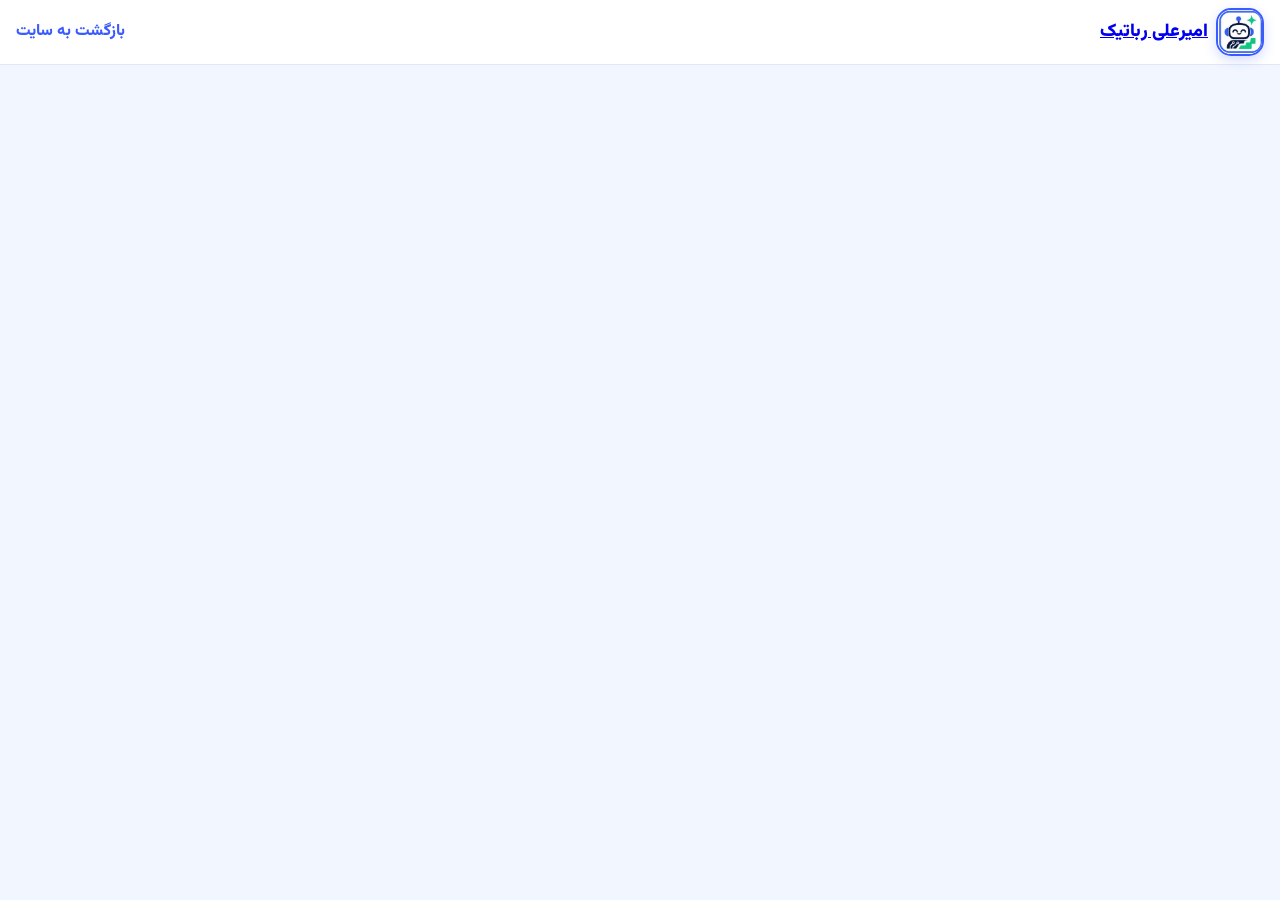
==== admin.html @ ddf07994 "Add secure admin login and learner portal" ====
<!DOCTYPE html>
<html lang="fa" dir="rtl">
<head>
<meta charset="utf-8">
<meta name="viewport" content="width=device-width, initial-scale=1, viewport-fit=cover">
<meta name="robots" content="noindex, nofollow">
<title>پنل مدیریت | امیرعلی رباتیک</title>
<link href="https://fonts.googleapis.com/css2?family=Vazirmatn:wght@400;600;800;900&display=swap" rel="stylesheet">
<link rel="stylesheet" href="style.css">
<link rel="stylesheet" href="admin.css">
</head>
<body class="admin-body">
<header><a class="logo" href="index.html"><img src="logo.jpg" alt="">امیرعلی رباتیک</a><a class="admin-back" href="index.html">بازگشت به سایت</a></header>
<main class="admin-main">
<section class="admin-login" id="loginView">
<div class="admin-mark">🔐</div><span class="chip">دسترسی مدیر</span><h1>ورود به پنل مدیریت</h1><p>شمارهٔ مدیر و رمز عبور را وارد کن.</p>
<form id="adminLogin" novalidate>
<label for="adminPhone">شمارهٔ تلفن</label><input id="adminPhone" name="phone" autocomplete="username" inputmode="tel" dir="ltr" required>
<label for="adminPassword">رمز عبور</label><input id="adminPassword" name="password" type="password" autocomplete="current-password" required>
<p class="admin-error" id="loginError" role="alert"></p><button class="btn" id="loginButton" type="submit">ورود امن</button>
</form><small>ورود از سمت سرور بررسی می‌شود؛ اطلاعات ورود داخل فایل‌های سایت ذخیره نشده است.</small>
</section>
<section class="admin-panel" id="panelView" hidden>
<div class="admin-welcome"><div><span class="chip">پنل مدیریت</span><h1>خوش آمدی</h1><p>از اینجا می‌توانی بخش‌های مدیریتی سایت را پیگیری کنی.</p></div><button class="btn o" id="logoutButton" type="button">خروج امن</button></div>
<div class="grid admin-cards"><article class="card"><div class="ico b">👩‍🎓</div><h2>هنرجویان</h2><p>مدیریت حساب‌ها و دسترسی دوره‌ها</p><span class="admin-status">نیازمند اتصال پایگاه داده</span></article><article class="card"><div class="ico y">🧾</div><h2>سفارش‌ها</h2><p>بررسی پرداخت و فعال‌سازی دوره</p><span class="admin-status">نیازمند درگاه و پایگاه داده</span></article><article class="card"><div class="ico p">📚</div><h2>دوره‌ها و محتوا</h2><p>مدیریت درس‌ها، ویدیوها و تمرین‌ها</p><span class="admin-status">نیازمند API مدیریتی</span></article></div>
<div class="card admin-next"><h2>ورود با موفقیت انجام شد</h2><p>احراز هویت این پنل سمت سرور انجام می‌شود. برای کارکردن مدیریت هنرجوها، سفارش‌ها و دوره‌ها باید API و پایگاه داده نیز به پروژه وصل شوند.</p></div>
</section>
</main>
<script src="admin.js" defer></script>
</body>
</html>
---- style.css ----
:root{--bg:#f2f6ff;--ink:#0d1b3d;--card:#fff;--line:#e0e8f7;--g:#12c47a;--gs:#dcf9ec;--b:#3a5bff;--bs:#e3e9ff;--p:#ff3d8b;--ps:#ffe3ef;--y:#ffc233;--mut:#5d6e8c;--sh:0 8px 24px rgba(40,70,160,.10);--nav:#fff;
box-sizing:border-box;padding-top:env(safe-area-inset-top,0px);padding-bottom:env(safe-area-inset-bottom,0px)}
@media(prefers-color-scheme:dark){:root:not([data-theme="light"]){--bg:#070f24;--ink:#eaf1ff;--card:#0f1d3d;--line:#1f3361;--gs:#0e3a2c;--bs:#16286b;--ps:#4a1830;--mut:#9fb2d4;--sh:0 8px 24px rgba(0,0,0,.35);--nav:#0b1733}}
:root[data-theme="dark"]{--bg:#070f24;--ink:#eaf1ff;--card:#0f1d3d;--line:#1f3361;--gs:#0e3a2c;--bs:#16286b;--ps:#4a1830;--mut:#9fb2d4;--sh:0 8px 24px rgba(0,0,0,.35);--nav:#0b1733}
*{box-sizing:border-box}html{scroll-padding-top:env(safe-area-inset-top,0px)}
body{margin:0;background:var(--bg);color:var(--ink);font-family:Vazirmatn,Tahoma,sans-serif;line-height:1.8}
header{position:sticky;top:0;z-index:6;background:var(--nav);border-bottom:1px solid var(--line);padding:8px 16px;display:flex;align-items:center;gap:10px}
.logo{font-weight:900;font-size:18px;display:flex;align-items:center;gap:8px}
.logo img{width:48px;height:48px;object-fit:cover;border:2px solid var(--b);border-radius:15px;background:#fff;box-shadow:0 4px 12px rgba(58,91,255,.22)}
nav{display:flex;gap:4px;margin-inline-start:auto;overflow-x:auto}
nav button{font:inherit;font-size:14px;border:0;background:none;color:var(--mut);padding:6px 12px;border-radius:99px;cursor:pointer;white-space:nowrap;font-weight:600}
nav button.on{background:var(--ink);color:var(--bg)}
button:focus-visible{outline:3px solid var(--p);outline-offset:2px}
.header-actions{display:flex;align-items:center;gap:8px}
.cart-toggle,.help{position:relative;display:inline-flex;align-items:center;justify-content:center;gap:7px;min-height:42px;border:1px solid var(--line);border-radius:14px;padding:6px 11px;background:var(--card);color:var(--ink);font:inherit;font-size:13px;font-weight:800;cursor:pointer;white-space:nowrap}
.cart-toggle{border-color:var(--bs);background:var(--bs);color:var(--b)}
.cart-toggle>span:first-child{font-size:18px}
.cart-count{min-width:22px;height:22px;display:grid;place-items:center;border-radius:99px;background:var(--b);color:#fff;font-size:12px}
.help{border-color:var(--gs);background:var(--gs);color:#08784c}
.help span:first-child{font-size:20px;line-height:1}
main{max-width:1000px;margin:0 auto;padding:18px 16px 40px}
section{display:none}section.on{display:block}
h1{font-size:clamp(30px,6.5vw,52px);line-height:1.3;margin:0 0 10px;font-weight:900}
h2{font-size:22px;margin:22px 0 10px;font-weight:800}h3{font-size:16px;margin:0 0 4px;font-weight:800}
p{margin:0 0 10px;color:var(--mut)}
.btn{font:inherit;font-weight:800;border:0;border-radius:16px;padding:11px 22px;cursor:pointer;background:var(--g);color:#032816;box-shadow:0 5px 0 rgba(0,0,0,.18);transition:transform .1s,box-shadow .1s}
.btn:active{transform:translateY(4px);box-shadow:0 1px 0 rgba(0,0,0,.18)}
.btn.p{background:var(--p);color:#fff}.btn.o{background:var(--card);color:var(--ink);box-shadow:0 5px 0 var(--line);border:2px solid var(--line)}
.grid{display:grid;gap:14px;grid-template-columns:repeat(auto-fit,minmax(220px,1fr))}
.card{background:var(--card);border-radius:22px;padding:18px;box-shadow:var(--sh);border:1px solid var(--line)}
.ico{width:46px;height:46px;border-radius:15px;display:grid;place-items:center;font-size:24px;margin-bottom:10px;background:var(--gs)}
.ico.b{background:var(--bs)}.ico.p{background:var(--ps)}.ico.y{background:#fff1c9}
.hero{position:relative;overflow:hidden;display:grid;gap:18px;grid-template-columns:repeat(auto-fit,minmax(270px,1fr));align-items:center;color:#fff;border-radius:32px;padding:32px 28px;background:linear-gradient(135deg,#2144e8 0%,#3a5bff 45%,#12c47a 130%)}
.hero:before,.hero:after{content:"";position:absolute;border-radius:50%;background:var(--p);opacity:.35;filter:blur(2px)}
.hero:before{width:220px;height:220px;inset-inline-start:-60px;bottom:-90px}.hero:after{width:120px;height:120px;inset-inline-end:30%;top:-50px;background:var(--y)}
.hero>*{position:relative;z-index:1}.hero p{color:#e3ebff;font-size:17px}
.hero h1 em{font-style:normal;background:#fff;color:var(--b);padding:0 12px;border-radius:14px;display:inline-block;transform:rotate(-2deg)}
.hero-logo{width:min(100%,320px);aspect-ratio:1;margin-inline:auto;padding:10px;border-radius:34px;background:#fff;box-shadow:0 18px 44px rgba(7,18,54,.28),0 0 0 8px rgba(255,255,255,.16);transform:rotate(-2deg)}
.hero-logo img{width:100%;height:100%;display:block;object-fit:contain;border-radius:26px}
.stats{display:flex;gap:10px;flex-wrap:wrap;margin-top:16px}
.stats span{background:rgba(255,255,255,.18);backdrop-filter:blur(6px);border-radius:14px;padding:6px 14px;font-size:14px;font-weight:600}
.bar{height:14px;background:var(--line);border-radius:9px;overflow:hidden}
.bar i{display:block;height:100%;background:linear-gradient(90deg,var(--g),#6be8ae);border-radius:9px}
.bar.p i{background:linear-gradient(90deg,var(--p),#ff8ab9)}.bar.b i{background:linear-gradient(90deg,var(--b),#7d93ff)}
.row{display:flex;justify-content:space-between;align-items:center;gap:10px;margin:8px 0;font-size:14px}
.chip{display:inline-block;padding:2px 12px;border-radius:99px;font-size:13px;background:var(--gs);color:#0a8a55;font-weight:700}
.chip.p{background:var(--ps);color:var(--p)}.chip.b{background:var(--bs);color:var(--b)}
.big{font-size:32px;font-weight:900;color:var(--ink);margin:0}
label{display:block;font-size:14px;margin-top:10px;font-weight:600}
.tabs{display:flex;gap:8px;margin:8px 0 14px}
.tabs button{font:inherit;font-weight:700;border:2px solid var(--line);background:var(--card);color:var(--ink);border-radius:99px;padding:5px 16px;cursor:pointer}
.tabs button.on{background:var(--b);border-color:var(--b);color:#fff}
.kit{height:100px;border-radius:18px;margin-bottom:10px;display:grid;place-items:center;font-size:48px}
.price{font-weight:900;color:var(--ink)}
.toast{position:fixed;inset-inline:16px;bottom:calc(16px + env(safe-area-inset-bottom,0px));max-width:420px;margin:auto;background:var(--ink);color:var(--bg);padding:12px 16px;border-radius:16px;opacity:0;transform:translateY(20px);transition:.25s;pointer-events:none;z-index:9;text-align:center;font-weight:600}
.toast.on{opacity:1;transform:none}
table{width:100%;border-collapse:collapse;font-size:14px}th,td{padding:10px 8px;text-align:start;border-bottom:1px solid var(--line)}
.wrap{overflow-x:auto}
@media(prefers-reduced-motion:reduce){*{transition:none!important}}

nav button{display:flex;align-items:center;gap:6px}nav button b{font-weight:400}
.help{min-width:90px;height:42px;border-radius:14px}
body.flow nav{display:none}body.flow .site-footer{display:none}body.flow .header-actions{margin-inline-start:auto}
@media(max-width:700px){
nav{position:fixed;bottom:0;inset-inline:0;z-index:7;background:var(--nav);border-top:1px solid var(--line);margin:0;padding:6px 6px calc(6px + env(safe-area-inset-bottom,0px));justify-content:space-around;gap:0}
nav button{flex:1;flex-direction:column;gap:0;font-size:12px;padding:4px 2px;border-radius:14px}nav button b{font-size:20px}
.header-actions{margin-inline-start:auto}main{padding-bottom:110px}.toast{bottom:90px}}
.form{max-width:480px;margin:10px auto}
input{width:100%;font:inherit;font-size:16px;padding:12px 14px;border:2px solid var(--line);border-radius:14px;background:var(--bg);color:var(--ink);margin-top:4px}
input:focus{outline:3px solid var(--b);border-color:var(--b)}input.bad{border-color:var(--p)}
.err{display:block;color:var(--p);font-weight:600;min-height:20px;font-size:13px}
.stp{display:flex;gap:6px;list-style:none;padding:0;margin:4px auto 10px;max-width:480px}
.stp li{flex:1;text-align:center;font-size:12px;font-weight:600;color:var(--mut);border-top:5px solid var(--line);padding-top:4px}
.stp li.on{color:var(--b);border-color:var(--b)}.stp li.done{color:#0a8a55;border-color:var(--g)}
.opt{display:block;width:100%;text-align:start;font:inherit;font-weight:600;font-size:16px;color:var(--ink);background:var(--card);border:2px solid var(--line);border-radius:16px;padding:12px 16px;margin-top:10px;cursor:pointer;box-shadow:0 4px 0 var(--line)}
.opt.sel{border-color:var(--b);background:var(--bs);box-shadow:0 4px 0 var(--b)}
.btn:disabled{opacity:.4;cursor:not-allowed}
.plan{position:relative;border:2px solid var(--line)}.plan.rec{border-color:var(--p);box-shadow:0 0 0 4px var(--ps),var(--sh)}
.plan ul{padding-inline-start:20px;margin:8px 0 14px;color:var(--mut);font-size:14px}
.medal{width:56px;height:56px;border-radius:50%;display:grid;place-items:center;font-size:28px;margin-bottom:8px}
.tour{position:fixed;inset:0;z-index:20;background:rgba(5,12,35,.6);display:none;place-items:center;padding:16px}.tour.on{display:grid}
.tour .card{max-width:400px;width:100%}

.cta{display:flex;gap:12px;flex-wrap:wrap;margin-top:6px}.cta .btn{flex:1 1 190px}
.btn.ghost{background:transparent;color:#fff;border:2px solid rgba(255,255,255,.65);box-shadow:none}
.band{margin-top:22px;display:flex;align-items:center;justify-content:space-between;gap:14px;flex-wrap:wrap;color:#fff;border-radius:26px;padding:20px 24px;background:linear-gradient(135deg,#ff3d8b,#3a5bff)}
.band .btn{flex:0 0 auto}
.hp{cursor:pointer;text-align:center}.hp .medal{margin-inline:auto}
@media(max-width:700px){.hero{padding:22px 18px}.hero-logo{width:min(100%,220px);order:-1}.band .btn{width:100%}}

.search-box{display:flex;align-items:center;gap:10px;max-width:560px;margin:10px 0 14px;padding:4px 12px;border:2px solid var(--line);border-radius:16px;background:var(--card);color:var(--mut)}
.search-box:focus-within{border-color:var(--b);box-shadow:0 0 0 3px var(--bs)}
.search-box>span{font-size:26px;line-height:1}
.search-box input{min-width:0;margin:0;padding:9px 2px;border:0;background:transparent;box-shadow:none}
.search-box input:focus{outline:0}
.search-box button{border:0;background:none;color:var(--mut);font-size:24px;cursor:pointer}
.empty-search{grid-column:1/-1;padding:24px;border:1px dashed var(--line);border-radius:18px;color:var(--mut);text-align:center}
.product-card .btn{width:100%}
.site-footer{margin-top:24px;background:var(--ink);color:#fff}
.footer-inner{max-width:1000px;margin:auto;padding:24px 18px 18px;display:flex;flex-direction:column;gap:16px;align-items:center;text-align:center}
.footer-brand{display:flex;flex-direction:column;align-items:center;gap:8px}
.footer-brand img{width:58px;height:58px;object-fit:cover;border:2px solid rgba(255,255,255,.7);border-radius:16px;background:#fff}
.footer-brand b{font-size:16px}.footer-brand p{margin:2px 0 0;color:#c7d5fa;font-size:13px}
.footer-links{display:flex;flex-wrap:wrap;gap:8px}
.footer-links button{padding:7px 10px;border:1px solid rgba(255,255,255,.25);border-radius:12px;background:transparent;color:#fff;font:inherit;font-size:13px;cursor:pointer}
.footer-links button:hover{background:rgba(255,255,255,.12)}
.footer-inner>small{width:100%;padding-top:12px;border-top:1px solid rgba(255,255,255,.18);color:#c7d5fa;text-align:center}
.cart-overlay{position:fixed;inset:0;z-index:30;display:none;justify-items:end;background:rgba(5,12,35,.55);backdrop-filter:blur(3px)}
.cart-overlay.open{display:grid}
.cart-dialog{width:min(100%,440px);height:100%;overflow:auto;padding:24px;background:var(--bg);box-shadow:var(--sh);animation:cart-in .2s ease-out}
@keyframes cart-in{from{transform:translateX(24px);opacity:.7}to{transform:none;opacity:1}}
.cart-heading,.cart-heading>div,.cart-summary>div{display:flex;align-items:center;justify-content:space-between;gap:12px}
.cart-heading{margin-bottom:18px}
.cart-heading h2{margin:0}.cart-kicker{display:block;color:var(--mut);font-size:12px}
.cart-close{width:42px;height:42px;border:1px solid var(--line);border-radius:14px;background:var(--card);color:var(--ink);font-size:26px;cursor:pointer}
.cart-items{display:grid;gap:10px}
.cart-item{display:flex;align-items:center;gap:12px;padding:14px;border:1px solid var(--line);border-radius:18px;background:var(--card)}
.cart-item-icon{width:48px;height:48px;display:grid;place-items:center;border-radius:14px;background:var(--bs);font-size:25px}
.cart-item-info{flex:1;min-width:0;display:grid;gap:4px}.cart-item-info>b{font-size:14px}.cart-item-info>span{color:var(--mut);font-size:13px}
.quantity{display:flex;align-items:center;gap:9px;margin-top:4px}.quantity button{min-width:32px;height:32px;border:1px solid var(--line);border-radius:10px;background:var(--bg);color:var(--ink);font:inherit;font-weight:800;cursor:pointer}
.quantity .remove-item{margin-inline-start:auto;border:0;background:none;color:#c42660;font-size:12px}
.cart-empty{padding:38px 14px;display:grid;justify-items:center;gap:8px;text-align:center}.cart-empty[hidden],.cart-summary[hidden]{display:none}
.cart-empty>span{font-size:38px}.cart-empty p{margin:0}.cart-summary{position:sticky;bottom:-24px;margin:18px -24px -24px;padding:18px 24px 24px;border-top:1px solid var(--line);background:var(--card);display:grid;gap:10px}
.cart-summary>div{font-size:14px}.cart-summary>div b{font-size:16px}.cart-summary .btn{width:100%}.cart-summary small{color:var(--mut);text-align:center}
@media(max-width:700px){.footer-links{justify-content:center}.cart-dialog{width:100%;padding:18px}.cart-summary{bottom:-18px;margin:18px -18px -18px;padding:16px 18px 18px}}
@media(max-width:420px){header{padding-inline:12px;gap:7px}.logo{font-size:14px;gap:5px}.logo img{width:38px;height:38px;border-radius:12px}.header-actions{gap:6px}.cart-toggle{padding-inline:7px}.cart-label{display:none}.help{min-width:74px;padding-inline:7px}}
@media(prefers-reduced-motion:reduce){.cart-dialog{animation:none}}
.shop-heading{display:flex;align-items:center;justify-content:space-between;gap:12px;margin-bottom:8px}
.shop-heading h2{margin-bottom:8px}
.shop-heading .cart-toggle{box-shadow:0 5px 0 rgba(58,91,255,.18)}
.student-entry{display:inline-flex;align-items:center;justify-content:center;min-height:42px;padding:6px 12px;border:1px solid var(--bs);border-radius:14px;background:var(--bs);color:var(--b);font-weight:800;font-size:13px;text-decoration:none;white-space:nowrap}
.footer-links a{padding:7px 10px;border:1px solid rgba(255,255,255,.25);border-radius:12px;color:#fff;font-size:13px;text-decoration:none}
.footer-links a:hover{background:rgba(255,255,255,.12)}
.learner-main{max-width:900px;margin:0 auto;padding:42px 18px}.learner-main>h1{margin-top:12px}.learner-notice{margin:24px 0;text-align:center;padding:30px}.learner-notice .ico{margin-inline:auto}.learner-return{display:inline-flex;margin-top:12px;text-decoration:none}.learner-features{margin-top:22px}.learner-main header nav a{color:var(--b);font-weight:800;text-decoration:none}
@media(max-width:700px){header{flex-wrap:wrap}nav{order:3;width:100%;margin:0}nav button{padding-inline:9px}.header-actions{margin-inline-start:auto}}
---- admin.css ----
.admin-body{min-height:100vh}.admin-body>header{justify-content:space-between}.admin-back{color:var(--b);font-weight:800;text-decoration:none}.admin-main{max-width:1000px;margin:0 auto;padding:38px 16px 64px}.admin-login{max-width:440px;margin:5vh auto;padding:30px;background:var(--card);border:1px solid var(--line);border-radius:26px;box-shadow:var(--sh)}.admin-login h1,.admin-welcome h1{font-size:30px;margin:8px 0}.admin-login>p{margin:0 0 18px}.admin-mark{width:58px;height:58px;margin-bottom:14px;display:grid;place-items:center;border-radius:18px;background:var(--bs);font-size:30px}.admin-login form{display:grid;gap:9px}.admin-login label{font-weight:800}.admin-login input{width:100%;min-height:48px;border:1px solid var(--line);border-radius:13px;padding:10px 12px;background:var(--bg);color:var(--ink);font:inherit}.admin-login input:focus{outline:3px solid var(--bs);border-color:var(--b)}.admin-login .btn{margin-top:8px}.admin-login small{display:block;margin-top:18px;color:var(--mut);line-height:1.8}.admin-error{min-height:24px;margin:0;color:#b4234d;font-size:13px}.admin-error:empty{min-height:0}.admin-panel[hidden],.admin-login[hidden]{display:none}.admin-welcome{display:flex;align-items:center;justify-content:space-between;gap:18px;margin-bottom:24px}.admin-welcome p{margin:0}.admin-cards .card{min-height:210px}.admin-cards h2,.admin-next h2{margin:0 0 6px}.admin-status{display:inline-block;padding:4px 10px;border-radius:99px;background:var(--bs);color:var(--b);font-size:12px;font-weight:800}.admin-next{margin-top:18px}.admin-next p{margin-bottom:0}@media(max-width:520px){.admin-login{padding:22px}.admin-welcome{align-items:flex-start;flex-direction:column}}
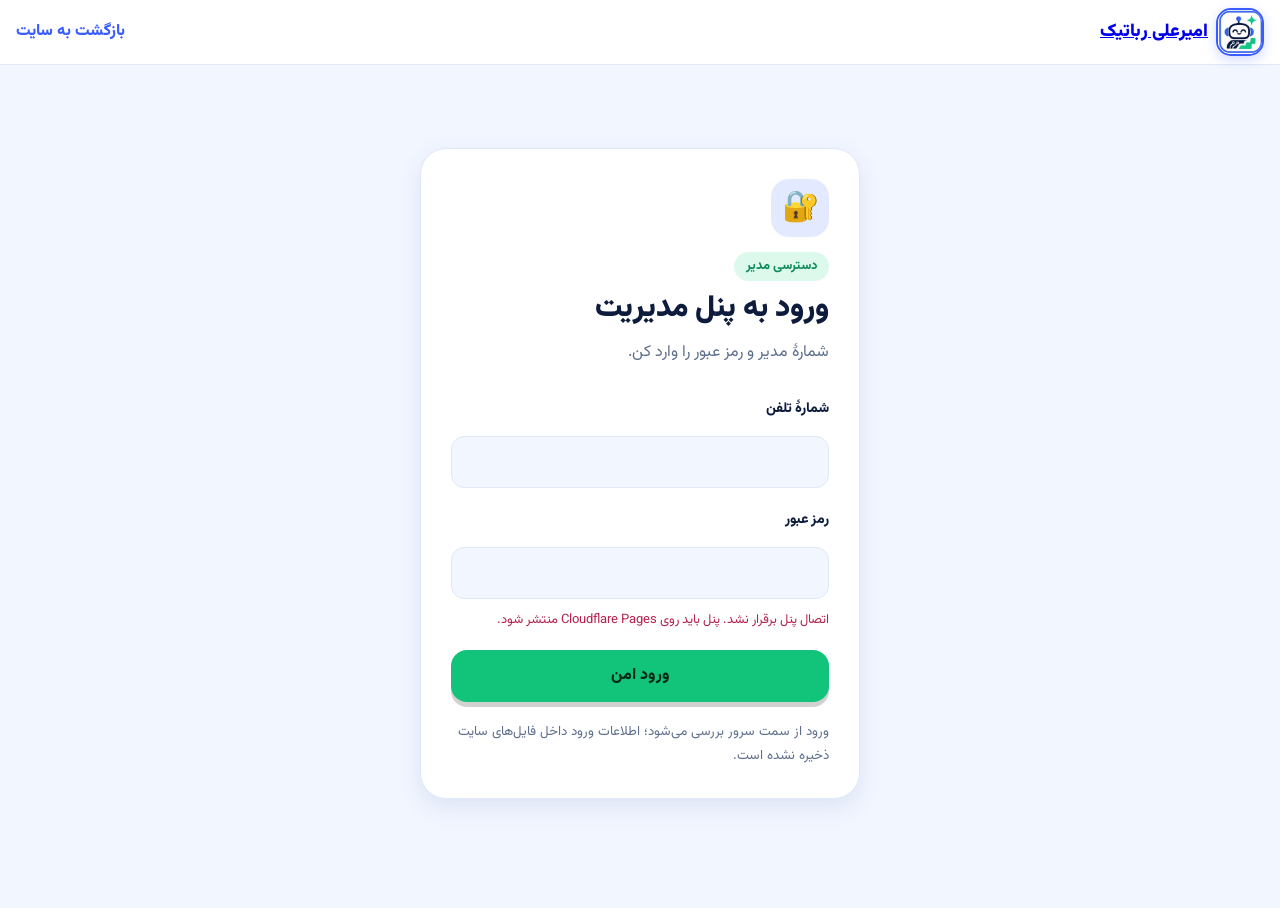
==== commit 4732fb51: "Expand landing banner and add course admin" ====
--- a/admin.html
+++ b/admin.html
@@ -22,8 +22,11 @@
 </section>
 <section class="admin-panel" id="panelView" hidden>
 <div class="admin-welcome"><div><span class="chip">پنل مدیریت</span><h1>خوش آمدی</h1><p>از اینجا می‌توانی بخش‌های مدیریتی سایت را پیگیری کنی.</p></div><button class="btn o" id="logoutButton" type="button">خروج امن</button></div>
-<div class="grid admin-cards"><article class="card"><div class="ico b">👩‍🎓</div><h2>هنرجویان</h2><p>مدیریت حساب‌ها و دسترسی دوره‌ها</p><span class="admin-status">نیازمند اتصال پایگاه داده</span></article><article class="card"><div class="ico y">🧾</div><h2>سفارش‌ها</h2><p>بررسی پرداخت و فعال‌سازی دوره</p><span class="admin-status">نیازمند درگاه و پایگاه داده</span></article><article class="card"><div class="ico p">📚</div><h2>دوره‌ها و محتوا</h2><p>مدیریت درس‌ها، ویدیوها و تمرین‌ها</p><span class="admin-status">نیازمند API مدیریتی</span></article></div>
-<div class="card admin-next"><h2>ورود با موفقیت انجام شد</h2><p>احراز هویت این پنل سمت سرور انجام می‌شود. برای کارکردن مدیریت هنرجوها، سفارش‌ها و دوره‌ها باید API و پایگاه داده نیز به پروژه وصل شوند.</p></div>
+<div class="admin-workspace">
+<div class="card admin-editor"><div class="admin-section-heading"><div><span class="chip b">مدیریت محتوا</span><h2 id="courseFormTitle">افزودن دوره</h2></div><span class="admin-count" id="courseCount">۰ دوره</span></div>
+<form id="courseForm"><input type="hidden" id="courseId"><label for="courseTitle">عنوان دوره</label><input id="courseTitle" maxlength="120" required placeholder="مثلاً رباتیک مقدماتی"><label for="courseDescription">توضیحات</label><textarea id="courseDescription" maxlength="1000" rows="3" placeholder="هنرجو در این دوره چه چیزهایی یاد می‌گیرد؟"></textarea><label for="courseLevel">سطح</label><select id="courseLevel"><option>مقدماتی</option><option>متوسط</option><option>پیشرفته</option></select><label class="admin-publish"><input type="checkbox" id="coursePublished"> انتشار دوره</label><p class="admin-error" id="courseError" role="alert"></p><div class="admin-form-actions"><button class="btn" id="saveCourse" type="submit">ذخیرهٔ دوره</button><button class="btn o" id="cancelCourseEdit" type="button" hidden>لغو ویرایش</button></div></form></div>
+<div class="admin-course-list"><div class="admin-section-heading"><div><span class="chip">فهرست دوره‌ها</span><h2>دوره‌های ثبت‌شده</h2></div><button class="btn o" id="refreshCourses" type="button">به‌روزرسانی</button></div><p class="admin-error" id="listError" role="status"></p><div class="admin-courses" id="adminCourses" aria-live="polite"></div></div>
+</div>
 </section>
 </main>
 <script src="admin.js" defer></script>
--- a/style.css
+++ b/style.css
@@ -3,15 +3,15 @@
 @media(prefers-color-scheme:dark){:root:not([data-theme="light"]){--bg:#070f24;--ink:#eaf1ff;--card:#0f1d3d;--line:#1f3361;--gs:#0e3a2c;--bs:#16286b;--ps:#4a1830;--mut:#9fb2d4;--sh:0 8px 24px rgba(0,0,0,.35);--nav:#0b1733}}
 :root[data-theme="dark"]{--bg:#070f24;--ink:#eaf1ff;--card:#0f1d3d;--line:#1f3361;--gs:#0e3a2c;--bs:#16286b;--ps:#4a1830;--mut:#9fb2d4;--sh:0 8px 24px rgba(0,0,0,.35);--nav:#0b1733}
 *{box-sizing:border-box}html{scroll-padding-top:env(safe-area-inset-top,0px)}
-body{margin:0;background:var(--bg);color:var(--ink);font-family:Vazirmatn,Tahoma,sans-serif;line-height:1.8}
-header{position:sticky;top:0;z-index:6;background:var(--nav);border-bottom:1px solid var(--line);padding:8px 16px;display:flex;align-items:center;gap:10px}
+body{margin:0;background:var(--bg);color:var(--ink);font-family:"Vazirmatn","Segoe UI",Tahoma,sans-serif;font-size:16px;font-weight:400;line-height:1.9;text-rendering:optimizeLegibility}
+header{position:sticky;top:0;z-index:6;background:var(--nav);border-bottom:1px solid var(--line);padding:8px 16px;display:grid;grid-template-columns:minmax(0,1fr) auto minmax(0,1fr);align-items:center;gap:10px}
 .logo{font-weight:900;font-size:18px;display:flex;align-items:center;gap:8px}
 .logo img{width:48px;height:48px;object-fit:cover;border:2px solid var(--b);border-radius:15px;background:#fff;box-shadow:0 4px 12px rgba(58,91,255,.22)}
-nav{display:flex;gap:4px;margin-inline-start:auto;overflow-x:auto}
+nav{display:flex;justify-self:center;gap:4px;margin:0;overflow-x:auto}
 nav button{font:inherit;font-size:14px;border:0;background:none;color:var(--mut);padding:6px 12px;border-radius:99px;cursor:pointer;white-space:nowrap;font-weight:600}
 nav button.on{background:var(--ink);color:var(--bg)}
 button:focus-visible{outline:3px solid var(--p);outline-offset:2px}
-.header-actions{display:flex;align-items:center;gap:8px}
+.header-actions{display:flex;justify-self:end;align-items:center;gap:8px}
 .cart-toggle,.help{position:relative;display:inline-flex;align-items:center;justify-content:center;gap:7px;min-height:42px;border:1px solid var(--line);border-radius:14px;padding:6px 11px;background:var(--card);color:var(--ink);font:inherit;font-size:13px;font-weight:800;cursor:pointer;white-space:nowrap}
 .cart-toggle{border-color:var(--bs);background:var(--bs);color:var(--b)}
 .cart-toggle>span:first-child{font-size:18px}
@@ -20,11 +20,14 @@
 .help span:first-child{font-size:20px;line-height:1}
 main{max-width:1000px;margin:0 auto;padding:18px 16px 40px}
 section{display:none}section.on{display:block}
-h1{font-size:clamp(30px,6.5vw,52px);line-height:1.3;margin:0 0 10px;font-weight:900}
-h2{font-size:22px;margin:22px 0 10px;font-weight:800}h3{font-size:16px;margin:0 0 4px;font-weight:800}
+h1{font-size:clamp(30px,6.5vw,52px);line-height:1.35;margin:0 0 12px;font-weight:900}
+h2{font-size:clamp(20px,3vw,24px);line-height:1.5;margin:22px 0 10px;font-weight:800}h3{font-size:17px;line-height:1.55;margin:0 0 6px;font-weight:800}
 p{margin:0 0 10px;color:var(--mut)}
-.btn{font:inherit;font-weight:800;border:0;border-radius:16px;padding:11px 22px;cursor:pointer;background:var(--g);color:#032816;box-shadow:0 5px 0 rgba(0,0,0,.18);transition:transform .1s,box-shadow .1s}
-.btn:active{transform:translateY(4px);box-shadow:0 1px 0 rgba(0,0,0,.18)}
+.btn{font:inherit;font-weight:800;border:0;border-radius:16px;padding:11px 22px;cursor:pointer;background:var(--g);color:#032816;box-shadow:0 5px 0 rgba(0,0,0,.18);transition:transform .2s ease,box-shadow .2s ease,filter .2s ease}
+.btn:not(:disabled):hover{transform:translateY(-3px);filter:saturate(1.12);box-shadow:0 9px 18px rgba(13,27,61,.2)}
+.btn:active{transform:translateY(2px);box-shadow:0 2px 5px rgba(0,0,0,.18)}
+.cart-toggle,.help,.student-entry,.tabs button,.opt{transition:transform .18s ease,box-shadow .18s ease,filter .18s ease}
+.cart-toggle:hover,.help:hover,.student-entry:hover,.tabs button:hover,.opt:hover{transform:translateY(-2px);filter:saturate(1.08)}
 .btn.p{background:var(--p);color:#fff}.btn.o{background:var(--card);color:var(--ink);box-shadow:0 5px 0 var(--line);border:2px solid var(--line)}
 .grid{display:grid;gap:14px;grid-template-columns:repeat(auto-fit,minmax(220px,1fr))}
 .card{background:var(--card);border-radius:22px;padding:18px;box-shadow:var(--sh);border:1px solid var(--line)}
@@ -37,8 +40,15 @@
 .hero h1 em{font-style:normal;background:#fff;color:var(--b);padding:0 12px;border-radius:14px;display:inline-block;transform:rotate(-2deg)}
 .hero-logo{width:min(100%,320px);aspect-ratio:1;margin-inline:auto;padding:10px;border-radius:34px;background:#fff;box-shadow:0 18px 44px rgba(7,18,54,.28),0 0 0 8px rgba(255,255,255,.16);transform:rotate(-2deg)}
 .hero-logo img{width:100%;height:100%;display:block;object-fit:contain;border-radius:26px}
-.stats{display:flex;gap:10px;flex-wrap:wrap;margin-top:16px}
-.stats span{background:rgba(255,255,255,.18);backdrop-filter:blur(6px);border-radius:14px;padding:6px 14px;font-size:14px;font-weight:600}
+.hero--landing{width:100vw;max-width:none;min-height:min(650px,calc(100svh - 66px));margin-inline-start:calc(50% - 50vw);border-radius:0;padding-block:clamp(46px,8vw,100px);padding-inline:max(24px,calc((100vw - 1100px)/2 + 24px));grid-template-columns:minmax(0,1.1fr) minmax(230px,.9fr);}
+.hero--landing>div:first-child{max-width:620px;animation:hero-enter .65s both}
+.hero--landing h1{font-size:clamp(38px,6vw,68px);letter-spacing:-.035em}
+.hero--landing p{max-width:580px;font-size:clamp(17px,2vw,20px);line-height:1.9;color:#eef2ff}
+.hero-kicker{display:inline-flex;margin-bottom:18px;padding:5px 14px;border:1px solid rgba(255,255,255,.38);border-radius:99px;background:rgba(255,255,255,.13);font-size:14px;font-weight:800;letter-spacing:.01em}
+.hero--landing .hero-logo{width:min(100%,390px);animation:hero-float 5s ease-in-out infinite}
+.public-course-block{margin-top:28px}.public-course-block[hidden]{display:none}
+@keyframes hero-enter{from{opacity:0;transform:translateY(18px)}to{opacity:1;transform:translateY(0)}}
+@keyframes hero-float{0%,100%{transform:rotate(-2deg) translateY(0)}50%{transform:rotate(1deg) translateY(-9px)}}
 .bar{height:14px;background:var(--line);border-radius:9px;overflow:hidden}
 .bar i{display:block;height:100%;background:linear-gradient(90deg,var(--g),#6be8ae);border-radius:9px}
 .bar.p i{background:linear-gradient(90deg,var(--p),#ff8ab9)}.bar.b i{background:linear-gradient(90deg,var(--b),#7d93ff)}
@@ -56,7 +66,7 @@
 .toast.on{opacity:1;transform:none}
 table{width:100%;border-collapse:collapse;font-size:14px}th,td{padding:10px 8px;text-align:start;border-bottom:1px solid var(--line)}
 .wrap{overflow-x:auto}
-@media(prefers-reduced-motion:reduce){*{transition:none!important}}
+@media(prefers-reduced-motion:reduce){*,*::before,*::after{transition:none!important;animation:none!important;scroll-behavior:auto!important}}
 
 nav button{display:flex;align-items:center;gap:6px}nav button b{font-weight:400}
 .help{min-width:90px;height:42px;border-radius:14px}
@@ -86,7 +96,7 @@
 .band{margin-top:22px;display:flex;align-items:center;justify-content:space-between;gap:14px;flex-wrap:wrap;color:#fff;border-radius:26px;padding:20px 24px;background:linear-gradient(135deg,#ff3d8b,#3a5bff)}
 .band .btn{flex:0 0 auto}
 .hp{cursor:pointer;text-align:center}.hp .medal{margin-inline:auto}
-@media(max-width:700px){.hero{padding:22px 18px}.hero-logo{width:min(100%,220px);order:-1}.band .btn{width:100%}}
+@media(max-width:700px){.hero{padding:22px 18px}.hero-logo{width:min(100%,220px);order:-1}.hero--landing{min-height:auto;padding:34px 22px 42px;grid-template-columns:1fr;gap:22px}.hero--landing .hero-logo{width:min(68vw,250px)}.hero--landing h1{font-size:clamp(34px,9vw,48px)}.hero--landing .hero-logo{order:-1}.band .btn{width:100%}}
 
 .search-box{display:flex;align-items:center;gap:10px;max-width:560px;margin:10px 0 14px;padding:4px 12px;border:2px solid var(--line);border-radius:16px;background:var(--card);color:var(--mut)}
 .search-box:focus-within{border-color:var(--b);box-shadow:0 0 0 3px var(--bs)}
@@ -125,6 +135,7 @@
 @media(max-width:700px){.footer-links{justify-content:center}.cart-dialog{width:100%;padding:18px}.cart-summary{bottom:-18px;margin:18px -18px -18px;padding:16px 18px 18px}}
 @media(max-width:420px){header{padding-inline:12px;gap:7px}.logo{font-size:14px;gap:5px}.logo img{width:38px;height:38px;border-radius:12px}.header-actions{gap:6px}.cart-toggle{padding-inline:7px}.cart-label{display:none}.help{min-width:74px;padding-inline:7px}}
 @media(prefers-reduced-motion:reduce){.cart-dialog{animation:none}}
+@media(prefers-reduced-motion:reduce){.hero--landing>div:first-child,.hero--landing .hero-logo{animation:none}}
 .shop-heading{display:flex;align-items:center;justify-content:space-between;gap:12px;margin-bottom:8px}
 .shop-heading h2{margin-bottom:8px}
 .shop-heading .cart-toggle{box-shadow:0 5px 0 rgba(58,91,255,.18)}
@@ -132,4 +143,4 @@
 .footer-links a{padding:7px 10px;border:1px solid rgba(255,255,255,.25);border-radius:12px;color:#fff;font-size:13px;text-decoration:none}
 .footer-links a:hover{background:rgba(255,255,255,.12)}
 .learner-main{max-width:900px;margin:0 auto;padding:42px 18px}.learner-main>h1{margin-top:12px}.learner-notice{margin:24px 0;text-align:center;padding:30px}.learner-notice .ico{margin-inline:auto}.learner-return{display:inline-flex;margin-top:12px;text-decoration:none}.learner-features{margin-top:22px}.learner-main header nav a{color:var(--b);font-weight:800;text-decoration:none}
-@media(max-width:700px){header{flex-wrap:wrap}nav{order:3;width:100%;margin:0}nav button{padding-inline:9px}.header-actions{margin-inline-start:auto}}
+@media(max-width:700px){header{grid-template-columns:minmax(0,1fr) auto}nav{order:3;width:100%;margin:0}nav button{padding-inline:9px}.header-actions{margin-inline-start:auto}}
--- a/admin.css
+++ b/admin.css
@@ -1 +1,2 @@
-.admin-body{min-height:100vh}.admin-body>header{justify-content:space-between}.admin-back{color:var(--b);font-weight:800;text-decoration:none}.admin-main{max-width:1000px;margin:0 auto;padding:38px 16px 64px}.admin-login{max-width:440px;margin:5vh auto;padding:30px;background:var(--card);border:1px solid var(--line);border-radius:26px;box-shadow:var(--sh)}.admin-login h1,.admin-welcome h1{font-size:30px;margin:8px 0}.admin-login>p{margin:0 0 18px}.admin-mark{width:58px;height:58px;margin-bottom:14px;display:grid;place-items:center;border-radius:18px;background:var(--bs);font-size:30px}.admin-login form{display:grid;gap:9px}.admin-login label{font-weight:800}.admin-login input{width:100%;min-height:48px;border:1px solid var(--line);border-radius:13px;padding:10px 12px;background:var(--bg);color:var(--ink);font:inherit}.admin-login input:focus{outline:3px solid var(--bs);border-color:var(--b)}.admin-login .btn{margin-top:8px}.admin-login small{display:block;margin-top:18px;color:var(--mut);line-height:1.8}.admin-error{min-height:24px;margin:0;color:#b4234d;font-size:13px}.admin-error:empty{min-height:0}.admin-panel[hidden],.admin-login[hidden]{display:none}.admin-welcome{display:flex;align-items:center;justify-content:space-between;gap:18px;margin-bottom:24px}.admin-welcome p{margin:0}.admin-cards .card{min-height:210px}.admin-cards h2,.admin-next h2{margin:0 0 6px}.admin-status{display:inline-block;padding:4px 10px;border-radius:99px;background:var(--bs);color:var(--b);font-size:12px;font-weight:800}.admin-next{margin-top:18px}.admin-next p{margin-bottom:0}@media(max-width:520px){.admin-login{padding:22px}.admin-welcome{align-items:flex-start;flex-direction:column}}
+.admin-body{min-height:100vh}.admin-body>header{justify-content:space-between}.admin-back{color:var(--b);font-weight:800;text-decoration:none}.admin-main{max-width:1000px;margin:0 auto;padding:38px 16px 64px}.admin-login{max-width:440px;margin:5vh auto;padding:30px;background:var(--card);border:1px solid var(--line);border-radius:26px;box-shadow:var(--sh)}.admin-login h1,.admin-welcome h1{font-size:30px;margin:8px 0}.admin-login>p{margin:0 0 18px}.admin-mark{width:58px;height:58px;margin-bottom:14px;display:grid;place-items:center;border-radius:18px;background:var(--bs);font-size:30px}.admin-login form{display:grid;gap:9px}.admin-login label{font-weight:800}.admin-login input:not([type=checkbox]){width:100%;min-height:48px;border:1px solid var(--line);border-radius:13px;padding:10px 12px;background:var(--bg);color:var(--ink);font:inherit}.admin-login input:focus{outline:3px solid var(--bs);border-color:var(--b)}.admin-login .btn{margin-top:8px}.admin-login small{display:block;margin-top:18px;color:var(--mut);line-height:1.8}.admin-error{min-height:24px;margin:0;color:#b4234d;font-size:13px}.admin-error:empty{min-height:0}.admin-panel[hidden],.admin-login[hidden]{display:none}.admin-welcome{display:flex;align-items:center;justify-content:space-between;gap:18px;margin-bottom:24px}.admin-welcome p{margin:0}.admin-workspace{display:grid;grid-template-columns:minmax(280px,.8fr) minmax(0,1.2fr);gap:18px;align-items:start}.admin-editor,.admin-course-list{padding:22px;border:1px solid var(--line);border-radius:22px;background:var(--card);box-shadow:var(--sh)}.admin-section-heading{display:flex;align-items:center;justify-content:space-between;gap:12px;margin-bottom:16px}.admin-section-heading h2{margin:6px 0 0}.admin-count{color:var(--mut);font-size:13px;font-weight:700}.admin-editor form{display:grid;gap:7px}.admin-editor label{font-weight:800}.admin-editor input:not([type=checkbox]),.admin-editor textarea,.admin-editor select{width:100%;min-height:44px;border:1px solid var(--line);border-radius:12px;padding:9px 11px;background:var(--bg);color:var(--ink);font:inherit}.admin-editor textarea{resize:vertical}.admin-publish{display:flex;align-items:center;gap:8px}.admin-publish input{width:18px;height:18px;accent-color:var(--b)}.admin-form-actions{display:flex;gap:8px;flex-wrap:wrap}.admin-courses{display:grid;gap:10px}.admin-course{padding:15px;border:1px solid var(--line);border-radius:16px;background:var(--bg)}.admin-course h3{margin:0}.admin-course p{margin:6px 0}.admin-course-meta{display:flex;align-items:center;gap:8px;flex-wrap:wrap;color:var(--mut);font-size:12px}.admin-course-actions{display:flex;gap:8px;margin-top:10px}.admin-course-actions button{font-size:13px;padding:6px 12px}.admin-published,.admin-draft{padding:2px 9px;border-radius:99px;font-weight:800}.admin-published{background:var(--gs);color:#08784c}.admin-draft{background:var(--bs);color:var(--b)}.admin-empty{padding:24px;text-align:center;border:1px dashed var(--line);border-radius:16px;color:var(--mut)}@media(max-width:760px){.admin-workspace{grid-template-columns:1fr}}@media(max-width:520px){.admin-login{padding:22px}.admin-welcome{align-items:flex-start;flex-direction:column}.admin-editor,.admin-course-list{padding:16px}}
+.admin-body>header{grid-template-columns:1fr auto}.admin-login:not([hidden]),.admin-panel:not([hidden]){display:block}
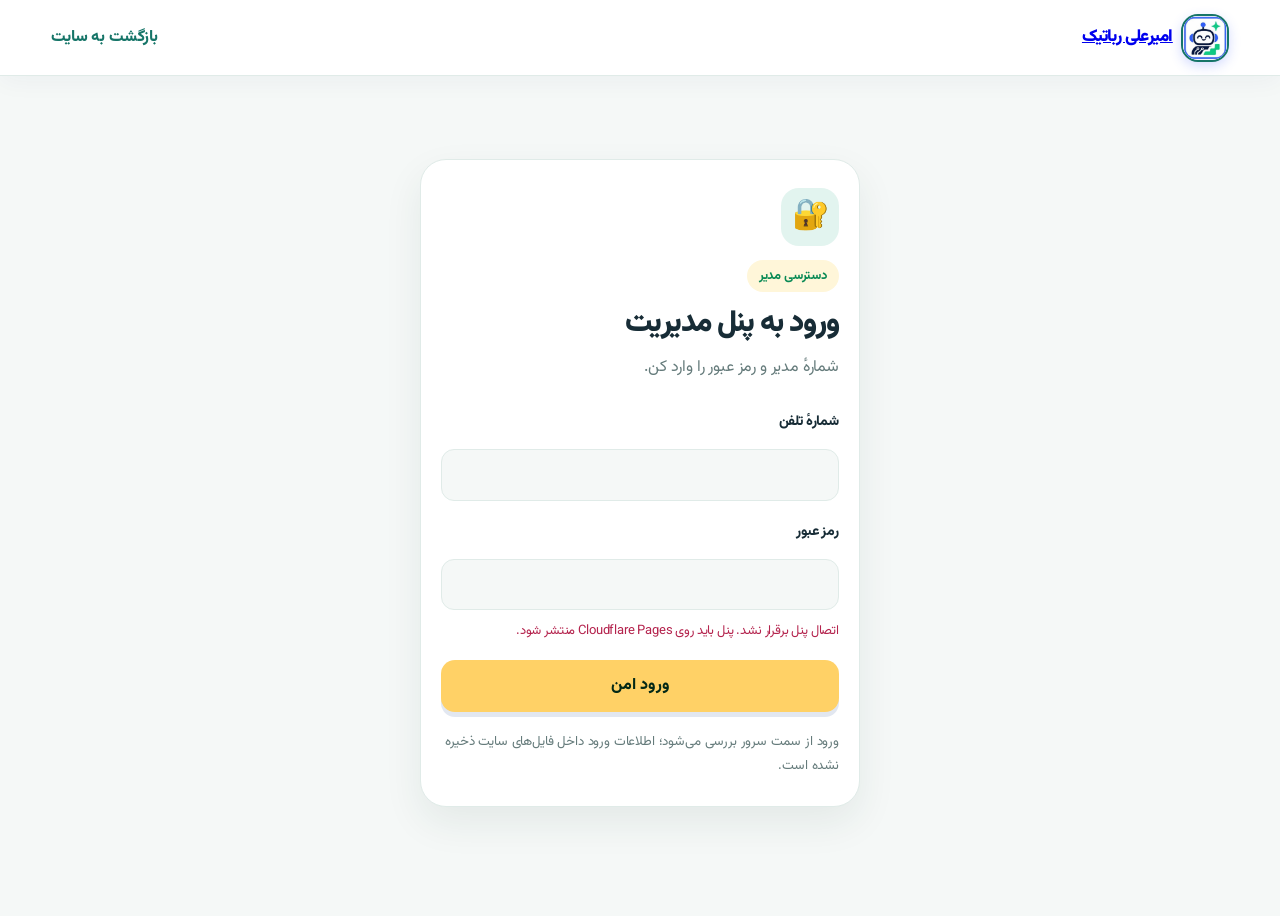
==== commit 3fe3c7c9: "Add boat-based assignment area to admin panel" ====
--- a/admin.html
+++ b/admin.html
@@ -27,8 +27,21 @@
 <form id="courseForm"><input type="hidden" id="courseId"><label for="courseTitle">عنوان دوره</label><input id="courseTitle" maxlength="120" required placeholder="مثلاً رباتیک مقدماتی"><label for="courseDescription">توضیحات</label><textarea id="courseDescription" maxlength="1000" rows="3" placeholder="هنرجو در این دوره چه چیزهایی یاد می‌گیرد؟"></textarea><label for="courseLevel">سطح</label><select id="courseLevel"><option>مقدماتی</option><option>متوسط</option><option>پیشرفته</option></select><label class="admin-publish"><input type="checkbox" id="coursePublished"> انتشار دوره</label><p class="admin-error" id="courseError" role="alert"></p><div class="admin-form-actions"><button class="btn" id="saveCourse" type="submit">ذخیرهٔ دوره</button><button class="btn o" id="cancelCourseEdit" type="button" hidden>لغو ویرایش</button></div></form></div>
 <div class="admin-course-list"><div class="admin-section-heading"><div><span class="chip">فهرست دوره‌ها</span><h2>دوره‌های ثبت‌شده</h2></div><button class="btn o" id="refreshCourses" type="button">به‌روزرسانی</button></div><p class="admin-error" id="listError" role="status"></p><div class="admin-courses" id="adminCourses" aria-live="polite"></div></div>
 </div>
+<section class="admin-assignments" aria-labelledby="assignmentTitle">
+<div class="admin-section-heading"><div><span class="chip b">بخش موقت مدیر</span><h2 id="assignmentTitle">دریای تکلیف‌ها</h2><p>روی قایق هر تکلیف بزن تا فایل‌هایش را ببینی؛ می‌توانی پاورپوینت و فایل‌های دیگر را هم اضافه کنی.</p></div></div>
+<div class="assignment-sea" id="assignmentCards">
+<button class="assignment-boat" type="button" data-assignment="marketing"><span class="assignment-boat-label">مارکتینگ پلن</span><span class="assignment-boat-art" aria-hidden="true">⛵</span><span class="assignment-boat-status" data-assignment-status="marketing">هنوز فایلی اضافه نشده</span></button>
+<button class="assignment-boat" type="button" data-assignment="mini-course"><span class="assignment-boat-label">طراحی مینی‌دوره</span><span class="assignment-boat-art" aria-hidden="true">⛵</span><span class="assignment-boat-status" data-assignment-status="mini-course">هنوز فایلی اضافه نشده</span></button>
+<button class="assignment-boat" type="button" data-assignment="business"><span class="assignment-boat-label">بیزینس پلن</span><span class="assignment-boat-art" aria-hidden="true">⛵</span><span class="assignment-boat-status" data-assignment-status="business">هنوز فایلی اضافه نشده</span></button>
+<button class="assignment-boat" type="button" data-assignment="business-model"><span class="assignment-boat-label">بوم مدل کسب‌وکار · پاورپوینت</span><span class="assignment-boat-art" aria-hidden="true">⛵</span><span class="assignment-boat-status" data-assignment-status="business-model">هنوز فایلی اضافه نشده</span></button>
+<span class="assignment-wave assignment-wave-one" aria-hidden="true"></span><span class="assignment-wave assignment-wave-two" aria-hidden="true"></span>
+</div>
+<p class="assignment-storage-note">فایل‌ها فقط در مرورگر همین دستگاه ذخیره می‌شوند و به سایت عمومی فرستاده نمی‌شوند.</p>
+<input id="assignmentPicker" class="admin-file-picker" type="file" multiple accept=".txt,.pdf,.ppt,.pptx,.doc,.docx,.png,.jpg,.jpeg,.xlsx,.csv,text/plain,application/pdf,application/vnd.openxmlformats-officedocument.presentationml.presentation" aria-label="انتخاب فایل‌های تکلیف">
+</section>
 </section>
 </main>
+<dialog class="admin-assignment-dialog" id="assignmentDialog" aria-labelledby="assignmentDialogTitle"><div class="admin-assignment-dialog-head"><div><span class="chip b">فایل‌های این تکلیف</span><h2 id="assignmentDialogTitle">تکلیف</h2></div><button class="btn o" id="closeAssignment" type="button">بستن</button></div><p class="assignment-dialog-note">فایل متنی را داخل مرورگر بخوان؛ فایل‌های پاورپوینت، ورد و PDF را دریافت کن و با برنامهٔ مربوط باز کن.</p><div class="assignment-file-list" id="assignmentFileList"></div><pre id="assignmentContent" dir="rtl" hidden></pre><div class="admin-assignment-dialog-actions"><button class="btn" id="addAssignmentFiles" type="button">افزودن فایل به این قایق</button><button class="btn o" id="backToAssignmentFiles" type="button" hidden>بازگشت به فایل‌ها</button></div></dialog>
 <script src="admin.js" defer></script>
 </body>
 </html>
--- a/style.css
+++ b/style.css
@@ -144,3 +144,55 @@
 .footer-links a:hover{background:rgba(255,255,255,.12)}
 .learner-main{max-width:900px;margin:0 auto;padding:42px 18px}.learner-main>h1{margin-top:12px}.learner-notice{margin:24px 0;text-align:center;padding:30px}.learner-notice .ico{margin-inline:auto}.learner-return{display:inline-flex;margin-top:12px;text-decoration:none}.learner-features{margin-top:22px}.learner-main header nav a{color:var(--b);font-weight:800;text-decoration:none}
 @media(max-width:700px){header{grid-template-columns:minmax(0,1fr) auto}nav{order:3;width:100%;margin:0}nav button{padding-inline:9px}.header-actions{margin-inline-start:auto}}
+
+:root{--bg:#f5f7fc;--ink:#102247;--card:#fff;--line:#e4eaf4;--b:#2456df;--bs:#e9efff;--g:#b9f36a;--gs:#effbdc;--p:#fa6684;--ps:#fff0f3;--mut:#65738c;--sh:0 16px 38px rgba(25,48,94,.08)}
+body{line-height:1.85;letter-spacing:-.01em}
+header{padding-inline:clamp(16px,4vw,56px);min-height:76px;background:rgba(255,255,255,.94);backdrop-filter:blur(16px);box-shadow:0 5px 24px rgba(24,48,95,.045)}
+.logo{font-size:17px;letter-spacing:-.03em}.logo img{border-radius:17px}
+nav{gap:7px}nav button{padding:8px 13px;color:#64718a}nav button.on{background:#eaf0ff;color:#214fc9}
+main{max-width:1160px;padding:24px 22px 54px}
+main>section:not(#home){min-height:62vh;padding:28px clamp(0px,2vw,20px)}
+h1,h2,h3{letter-spacing:-.035em}
+main>section:not(#home)>h1,main>section:not(#home)>h2{margin-top:12px}
+.hero--landing{min-height:min(690px,calc(100svh - 78px));padding-inline:max(26px,calc((100vw - 1120px)/2 + 30px));background:radial-gradient(ellipse at 13% 90%,rgba(185,243,106,.28),transparent 32%),linear-gradient(115deg,#142e69 0%,#2456df 56%,#4384f5 100%)}
+.hero--landing:before{width:430px;height:430px;inset-inline-start:-140px;bottom:-230px;background:#8ad846;opacity:.25;filter:blur(0)}
+.hero--landing:after{width:250px;height:250px;inset-inline-end:34%;top:-130px;background:#a2c4ff;opacity:.2;filter:blur(0)}
+.hero--landing .hero-logo{border:10px solid rgba(255,255,255,.95);border-radius:38px;box-shadow:0 28px 70px rgba(5,20,58,.36),0 0 0 14px rgba(255,255,255,.09);transform:rotate(2deg)}
+.hero--landing .hero-logo img{border-radius:27px}
+.hero-kicker{background:rgba(185,243,106,.16);border-color:rgba(210,255,165,.42);color:#e7ffc8}
+.hero--landing h1 em{background:var(--g);color:#173168;border-radius:12px;transform:rotate(-1deg)}
+.hero--landing .btn{background:var(--g);color:#142b54;box-shadow:0 7px 0 rgba(8,20,50,.23)}
+.hero--landing .btn.ghost{background:rgba(255,255,255,.08);color:#fff;border-color:rgba(255,255,255,.45);box-shadow:none}
+.hero--landing .btn.ghost:hover{background:rgba(255,255,255,.16)}
+.card{border-radius:24px;box-shadow:var(--sh);transition:transform .22s ease,box-shadow .22s ease,border-color .22s ease}
+.card:hover{transform:translateY(-4px);box-shadow:0 20px 44px rgba(25,48,94,.13);border-color:#cbd8f4}
+.hp{border-top:4px solid var(--g)}.plan{border-radius:26px}.plan.rec{border-color:var(--p)}
+.chip{padding:4px 12px}.btn{border-radius:14px;box-shadow:0 5px 0 rgba(34,69,137,.13)}
+.home-showcase{padding-top:48px}.section-heading{max-width:680px;margin:0 auto 24px;text-align:center}.section-heading h2{font-size:clamp(25px,4vw,36px);margin:12px 0 4px}.section-heading p{font-size:16px}
+.build-grid{grid-template-columns:repeat(3,minmax(0,1fr))}.build-card{padding:14px 16px 20px}.build-card h3{margin-top:12px}.build-art{height:150px;position:relative;overflow:hidden;display:grid;place-items:center;margin:-2px -4px 15px;border-radius:19px;font-size:54px;background:linear-gradient(135deg,#e9efff,#f8faff)}
+.build-art:before,.build-art:after{content:"";position:absolute;width:82px;height:82px;border:1px solid rgba(36,86,223,.18);border-radius:50%}.build-art:after{width:120px;height:120px}.build-art span{z-index:1;font-weight:900;color:#2456df}.build-art--circuit{background:linear-gradient(145deg,#ecfbdc,#f8ffed)}.build-art--circuit span{color:#568f18}.build-art--code{background:linear-gradient(145deg,#e9efff,#f7f9ff)}.build-art--robot{background:linear-gradient(145deg,#fff0f3,#fff9fa)}.build-art i{position:absolute;width:9px;height:9px;border-radius:50%;background:#2456df;inset:26% auto auto 27%;box-shadow:115px 53px 0 #a7d95c,-22px 76px 0 #fa6684}.build-art--circuit i{background:#8bc34a}.build-art--robot i{background:#fa6684}
+.home-feature-band{display:flex;align-items:center;justify-content:space-between;gap:20px;margin-top:36px;padding:clamp(22px,4vw,40px);border-radius:28px;color:#fff;background:radial-gradient(circle at 10% 90%,rgba(185,243,106,.22),transparent 28%),linear-gradient(115deg,#132c62,#2456df)}
+.home-feature-band h2{margin:8px 0;font-size:clamp(23px,4vw,34px)}.home-feature-band p{margin:0;color:#d8e3ff}.home-feature-band>div>span{color:#d3f6a7;font-size:14px;font-weight:800}.home-feature-band .btn{background:var(--g);white-space:nowrap}
+.home-link-row{display:flex;align-items:center;justify-content:space-between;gap:18px;padding:32px 6px 4px}.home-link-row h2{margin:8px 0 2px}.home-link-row p{margin:0}
+#articles>.grid{margin-top:22px}#articles>.chip{margin-bottom:8px}#robotics>.grid{margin-top:22px}
+.site-footer{margin-top:38px;background:#102247}.footer-inner{max-width:1160px;padding-block:38px 22px}
+.product-card{overflow:hidden}.product-card .kit{height:140px}.shop-heading{margin-bottom:18px}.search-box{max-width:none;margin-block:14px}.tabs{flex-wrap:wrap}.tabs button{padding:7px 18px}
+@media(max-width:760px){main{padding-inline:14px}.hero--landing{width:100vw;min-height:auto;padding:36px 22px 46px;grid-template-columns:1fr;gap:24px}.hero--landing .hero-logo{width:min(64vw,235px)}.build-grid{grid-template-columns:1fr}.build-art{height:125px}.home-feature-band,.home-link-row{align-items:stretch;flex-direction:column}.home-feature-band .btn,.home-link-row .btn{width:100%}.section-heading{text-align:start}.home-showcase{padding-top:36px}.card:hover{transform:none}}
+@media(prefers-reduced-motion:reduce){.card{transition:none}}
+:root{--bg:#f5f8f7;--ink:#172c36;--card:#fff;--line:#e0ebe8;--b:#167568;--bs:#e2f4ef;--g:#ffd166;--gs:#fff6d9;--p:#f2765e;--ps:#fff0eb;--mut:#657b7b;--sh:0 16px 38px rgba(25,58,54,.08)}
+nav button{color:#647b7a}nav button.on{background:#e2f4ef;color:#12685c}
+.hero--landing{background:radial-gradient(ellipse at 13% 90%,rgba(255,209,102,.22),transparent 32%),linear-gradient(115deg,#153b43 0%,#167568 58%,#47a285 100%)}
+.hero--landing:before{background:#ffd166;opacity:.2}.hero--landing:after{background:#a8ead5;opacity:.2}
+.hero-kicker{background:rgba(255,209,102,.14);border-color:rgba(255,225,154,.42);color:#fff0bf}
+.hero--landing h1 em{color:#183c3a}.hero--landing .btn{color:#183c3a;box-shadow:0 7px 0 rgba(8,35,32,.23)}
+.build-art{background:linear-gradient(135deg,#e2f4ef,#f7fcfa)}.build-art:before,.build-art:after{border-color:rgba(22,117,104,.2)}.build-art span{color:#167568}.build-art--circuit{background:linear-gradient(145deg,#fff6d9,#fffdf4)}.build-art--circuit span{color:#b07810}.build-art--code{background:linear-gradient(145deg,#e2f4ef,#f7fcfa)}.build-art--robot{background:linear-gradient(145deg,#fff0eb,#fff9f7)}.build-art i{background:#167568;box-shadow:115px 53px 0 #ffd166,-22px 76px 0 #f2765e}.build-art--circuit i{background:#e7b33f}.build-art--robot i{background:#f2765e}
+.home-feature-band{background:radial-gradient(circle at 10% 90%,rgba(255,209,102,.18),transparent 28%),linear-gradient(115deg,#153b43,#167568)}.home-feature-band p{color:#e1f2ed}.home-feature-band>div>span{color:#ffe5a1}
+#articles>.grid,#projects>.grid{margin-top:22px}#articles>.chip,#projects>.chip{margin-bottom:8px}
+.site-footer{background:#172c36}
+.header-actions{gap:8px}.header-start{min-height:42px;padding:6px 14px;border:0;border-radius:14px;background:#167568;color:#fff;font:inherit;font-size:13px;font-weight:800;cursor:pointer;white-space:nowrap;transition:transform .18s ease,background .18s ease}.header-start:hover{transform:translateY(-2px);background:#105c52}
+.about-hero{margin-bottom:32px;background:linear-gradient(120deg,#153b43,#167568 70%,#47a285)}.about-robotics{margin-top:34px}.about-robotics>h2{font-size:clamp(24px,4vw,34px);margin:10px 0 4px}.about-robotics>.grid{margin-top:20px}.contact-panel{display:flex;align-items:center;justify-content:space-between;gap:20px;margin-top:34px;padding:clamp(22px,4vw,36px);border:1px solid var(--line);border-radius:26px;background:var(--card);box-shadow:var(--sh)}.contact-panel h2{margin:10px 0 4px}.contact-panel p{margin:0}.contact-panel .btn{flex:0 0 auto}
+.contact-pending{flex:0 0 auto;padding:8px 13px;border-radius:99px;background:var(--ps);color:#a64435;font-size:13px;font-weight:800}
+.course-catalog{margin-top:22px}.course-empty{grid-column:1/-1;text-align:center;padding:34px}.course-empty .ico{margin-inline:auto}.course-card{border-top:4px solid var(--g)}.course-card h2{font-size:20px}
+.project-grid{grid-template-columns:repeat(3,minmax(0,1fr))}.project-card{overflow:hidden}.project-art{height:150px;position:relative;display:grid;place-items:center;overflow:hidden;margin:-2px -4px 15px;border-radius:19px;font-size:54px;background:linear-gradient(140deg,#e2f4ef,#f7fcfa)}.project-art:before,.project-art:after{content:"";position:absolute;width:90px;height:90px;border:1px solid rgba(22,117,104,.2);border-radius:50%}.project-art:after{width:130px;height:130px}.project-art span{z-index:1}.project-art i{position:absolute;width:8px;height:8px;border-radius:50%;background:#167568;inset:28% auto auto 28%;box-shadow:124px 60px 0 #ffd166,-20px 79px 0 #f2765e}.project-art--light{background:linear-gradient(140deg,#fff6d9,#fffdf4)}.project-art--arm{background:linear-gradient(140deg,#fff0eb,#fff9f7)}
+@media(max-width:760px){.project-grid{grid-template-columns:1fr}.contact-panel{align-items:stretch;flex-direction:column}.contact-panel .btn{width:100%}}
+@media(max-width:420px){.header-actions{gap:5px}.header-start,.student-entry{font-size:11px;padding-inline:8px}.header-actions .help{display:none}.logo{font-size:12px}.logo img{width:34px;height:34px}}
--- a/admin.css
+++ b/admin.css
@@ -1,2 +1,4 @@
 .admin-body{min-height:100vh}.admin-body>header{justify-content:space-between}.admin-back{color:var(--b);font-weight:800;text-decoration:none}.admin-main{max-width:1000px;margin:0 auto;padding:38px 16px 64px}.admin-login{max-width:440px;margin:5vh auto;padding:30px;background:var(--card);border:1px solid var(--line);border-radius:26px;box-shadow:var(--sh)}.admin-login h1,.admin-welcome h1{font-size:30px;margin:8px 0}.admin-login>p{margin:0 0 18px}.admin-mark{width:58px;height:58px;margin-bottom:14px;display:grid;place-items:center;border-radius:18px;background:var(--bs);font-size:30px}.admin-login form{display:grid;gap:9px}.admin-login label{font-weight:800}.admin-login input:not([type=checkbox]){width:100%;min-height:48px;border:1px solid var(--line);border-radius:13px;padding:10px 12px;background:var(--bg);color:var(--ink);font:inherit}.admin-login input:focus{outline:3px solid var(--bs);border-color:var(--b)}.admin-login .btn{margin-top:8px}.admin-login small{display:block;margin-top:18px;color:var(--mut);line-height:1.8}.admin-error{min-height:24px;margin:0;color:#b4234d;font-size:13px}.admin-error:empty{min-height:0}.admin-panel[hidden],.admin-login[hidden]{display:none}.admin-welcome{display:flex;align-items:center;justify-content:space-between;gap:18px;margin-bottom:24px}.admin-welcome p{margin:0}.admin-workspace{display:grid;grid-template-columns:minmax(280px,.8fr) minmax(0,1.2fr);gap:18px;align-items:start}.admin-editor,.admin-course-list{padding:22px;border:1px solid var(--line);border-radius:22px;background:var(--card);box-shadow:var(--sh)}.admin-section-heading{display:flex;align-items:center;justify-content:space-between;gap:12px;margin-bottom:16px}.admin-section-heading h2{margin:6px 0 0}.admin-count{color:var(--mut);font-size:13px;font-weight:700}.admin-editor form{display:grid;gap:7px}.admin-editor label{font-weight:800}.admin-editor input:not([type=checkbox]),.admin-editor textarea,.admin-editor select{width:100%;min-height:44px;border:1px solid var(--line);border-radius:12px;padding:9px 11px;background:var(--bg);color:var(--ink);font:inherit}.admin-editor textarea{resize:vertical}.admin-publish{display:flex;align-items:center;gap:8px}.admin-publish input{width:18px;height:18px;accent-color:var(--b)}.admin-form-actions{display:flex;gap:8px;flex-wrap:wrap}.admin-courses{display:grid;gap:10px}.admin-course{padding:15px;border:1px solid var(--line);border-radius:16px;background:var(--bg)}.admin-course h3{margin:0}.admin-course p{margin:6px 0}.admin-course-meta{display:flex;align-items:center;gap:8px;flex-wrap:wrap;color:var(--mut);font-size:12px}.admin-course-actions{display:flex;gap:8px;margin-top:10px}.admin-course-actions button{font-size:13px;padding:6px 12px}.admin-published,.admin-draft{padding:2px 9px;border-radius:99px;font-weight:800}.admin-published{background:var(--gs);color:#08784c}.admin-draft{background:var(--bs);color:var(--b)}.admin-empty{padding:24px;text-align:center;border:1px dashed var(--line);border-radius:16px;color:var(--mut)}@media(max-width:760px){.admin-workspace{grid-template-columns:1fr}}@media(max-width:520px){.admin-login{padding:22px}.admin-welcome{align-items:flex-start;flex-direction:column}.admin-editor,.admin-course-list{padding:16px}}
 .admin-body>header{grid-template-columns:1fr auto}.admin-login:not([hidden]),.admin-panel:not([hidden]){display:block}
+.admin-assignments{margin-top:24px;padding:22px;border:1px solid var(--line);border-radius:22px;background:var(--card);box-shadow:var(--sh)}.admin-assignments .admin-section-heading{display:block;margin-bottom:16px}.admin-assignments .admin-section-heading p{margin:6px 0 0;color:var(--mut)}.admin-assignment-grid{display:grid;grid-template-columns:repeat(3,minmax(0,1fr));gap:12px}.admin-assignment-card{display:grid;justify-items:start;gap:8px;min-height:170px;padding:18px;border:1px solid var(--line);border-radius:18px;background:var(--bg);color:var(--ink);font:inherit;text-align:right;cursor:pointer;transition:transform .18s,border-color .18s,box-shadow .18s}.admin-assignment-card:hover,.admin-assignment-card:focus-visible{transform:translateY(-3px);border-color:var(--b);box-shadow:var(--sh);outline:none}.admin-assignment-card strong{font-size:18px}.admin-assignment-card>span:not(.admin-assignment-icon){color:var(--mut);font-size:13px}.admin-assignment-card>b{align-self:end;color:var(--b);font-size:13px}.admin-assignment-icon{display:grid;width:42px;height:42px;place-items:center;border-radius:14px;background:var(--bs);font-size:22px}.admin-file-picker{display:none}.admin-assignment-dialog{width:min(900px,calc(100% - 24px));max-height:88vh;padding:22px;border:1px solid var(--line);border-radius:22px;background:var(--card);color:var(--ink);box-shadow:var(--sh)}.admin-assignment-dialog::backdrop{background:rgba(13,35,42,.68);backdrop-filter:blur(4px)}.admin-assignment-dialog-head{display:flex;align-items:center;justify-content:space-between;gap:12px}.admin-assignment-dialog-head h2{margin:0}.admin-assignment-dialog pre{max-height:65vh;overflow:auto;margin:18px 0;padding:18px;border:1px solid var(--line);border-radius:14px;background:var(--bg);font:14px/2 Vazirmatn,sans-serif;white-space:pre-wrap;overflow-wrap:anywhere}.admin-assignment-dialog-actions{display:flex;justify-content:flex-start}@media(max-width:760px){.admin-assignment-grid{grid-template-columns:1fr}}@media(max-width:520px){.admin-assignments{padding:16px}.admin-assignment-dialog{padding:16px}.admin-assignment-dialog pre{padding:12px;font-size:13px}}
+.assignment-sea{position:relative;isolation:isolate;display:grid;grid-template-columns:repeat(4,minmax(0,1fr));align-items:center;gap:12px;min-height:270px;overflow:hidden;padding:30px 18px 54px;border-radius:22px;background:linear-gradient(180deg,#bcecf3 0%,#83d7e3 48%,#51b9ce 49%,#3b9fb9 100%)}.assignment-boat{position:relative;z-index:2;display:grid;justify-items:center;align-content:start;gap:4px;min-width:0;padding:12px 8px;border:0;border-radius:18px;background:transparent;color:#123f49;font:inherit;cursor:pointer;transition:transform .2s,filter .2s}.assignment-boat:hover,.assignment-boat:focus-visible{transform:translateY(-7px);filter:drop-shadow(0 8px 8px #155d6a55);outline:2px solid #fff;outline-offset:2px}.assignment-boat-label{max-width:100%;padding:7px 12px;border:1px solid #ffffffa6;border-radius:12px;background:#fffffff0;color:#174d57;text-align:center;font-weight:900;line-height:1.5}.assignment-boat-art{display:block;font-size:56px;line-height:1.18;filter:drop-shadow(0 5px 2px #174e5d55);animation:assignment-sail 2.8s ease-in-out infinite}.assignment-boat:nth-child(2) .assignment-boat-art{animation-delay:.3s}.assignment-boat:nth-child(3) .assignment-boat-art{animation-delay:.6s}.assignment-boat:nth-child(4) .assignment-boat-art{animation-delay:.9s}.assignment-boat-status{max-width:100%;padding:3px 8px;border-radius:99px;background:#123f49c9;color:#fff;font-size:11px;text-align:center}.assignment-wave{position:absolute;z-index:1;left:-5%;width:110%;height:54px;border-radius:48% 52% 0 0 / 55% 60% 0 0;background:#2a8eaa99;pointer-events:none}.assignment-wave-one{bottom:3px;transform:rotate(-2deg)}.assignment-wave-two{bottom:-27px;left:38%;background:#217c9eaa;transform:rotate(3deg)}.assignment-storage-note,.assignment-dialog-note{margin:10px 0 0;color:var(--mut);font-size:12px;line-height:1.8}.assignment-file-list{display:grid;gap:9px;max-height:54vh;overflow:auto;margin:16px 0}.assignment-file-entry{display:flex;align-items:center;justify-content:space-between;gap:12px;padding:12px 14px;border:1px solid var(--line);border-radius:14px;background:var(--bg)}.assignment-file-entry strong{overflow-wrap:anywhere}.assignment-file-entry span{color:var(--mut);font-size:12px}.assignment-file-entry button{flex:none}.assignment-empty{padding:20px;border:1px dashed var(--line);border-radius:14px;color:var(--mut);text-align:center}.admin-assignment-dialog-actions{gap:8px;flex-wrap:wrap}@keyframes assignment-sail{0%,100%{transform:translateY(0) rotate(-2deg)}50%{transform:translateY(-4px) rotate(2deg)}}@media(max-width:760px){.assignment-sea{grid-template-columns:repeat(2,minmax(0,1fr));gap:6px;min-height:390px;padding:22px 12px 54px}}@media(max-width:520px){.assignment-sea{grid-template-columns:1fr 1fr;min-height:340px;padding:12px 6px 46px}.assignment-boat{padding:8px 4px}.assignment-boat-label{padding:6px 8px;font-size:12px}.assignment-boat-art{font-size:46px}.assignment-boat-status{font-size:10px}.assignment-file-entry{align-items:flex-start;flex-direction:column}.assignment-file-entry button{width:100%}}
